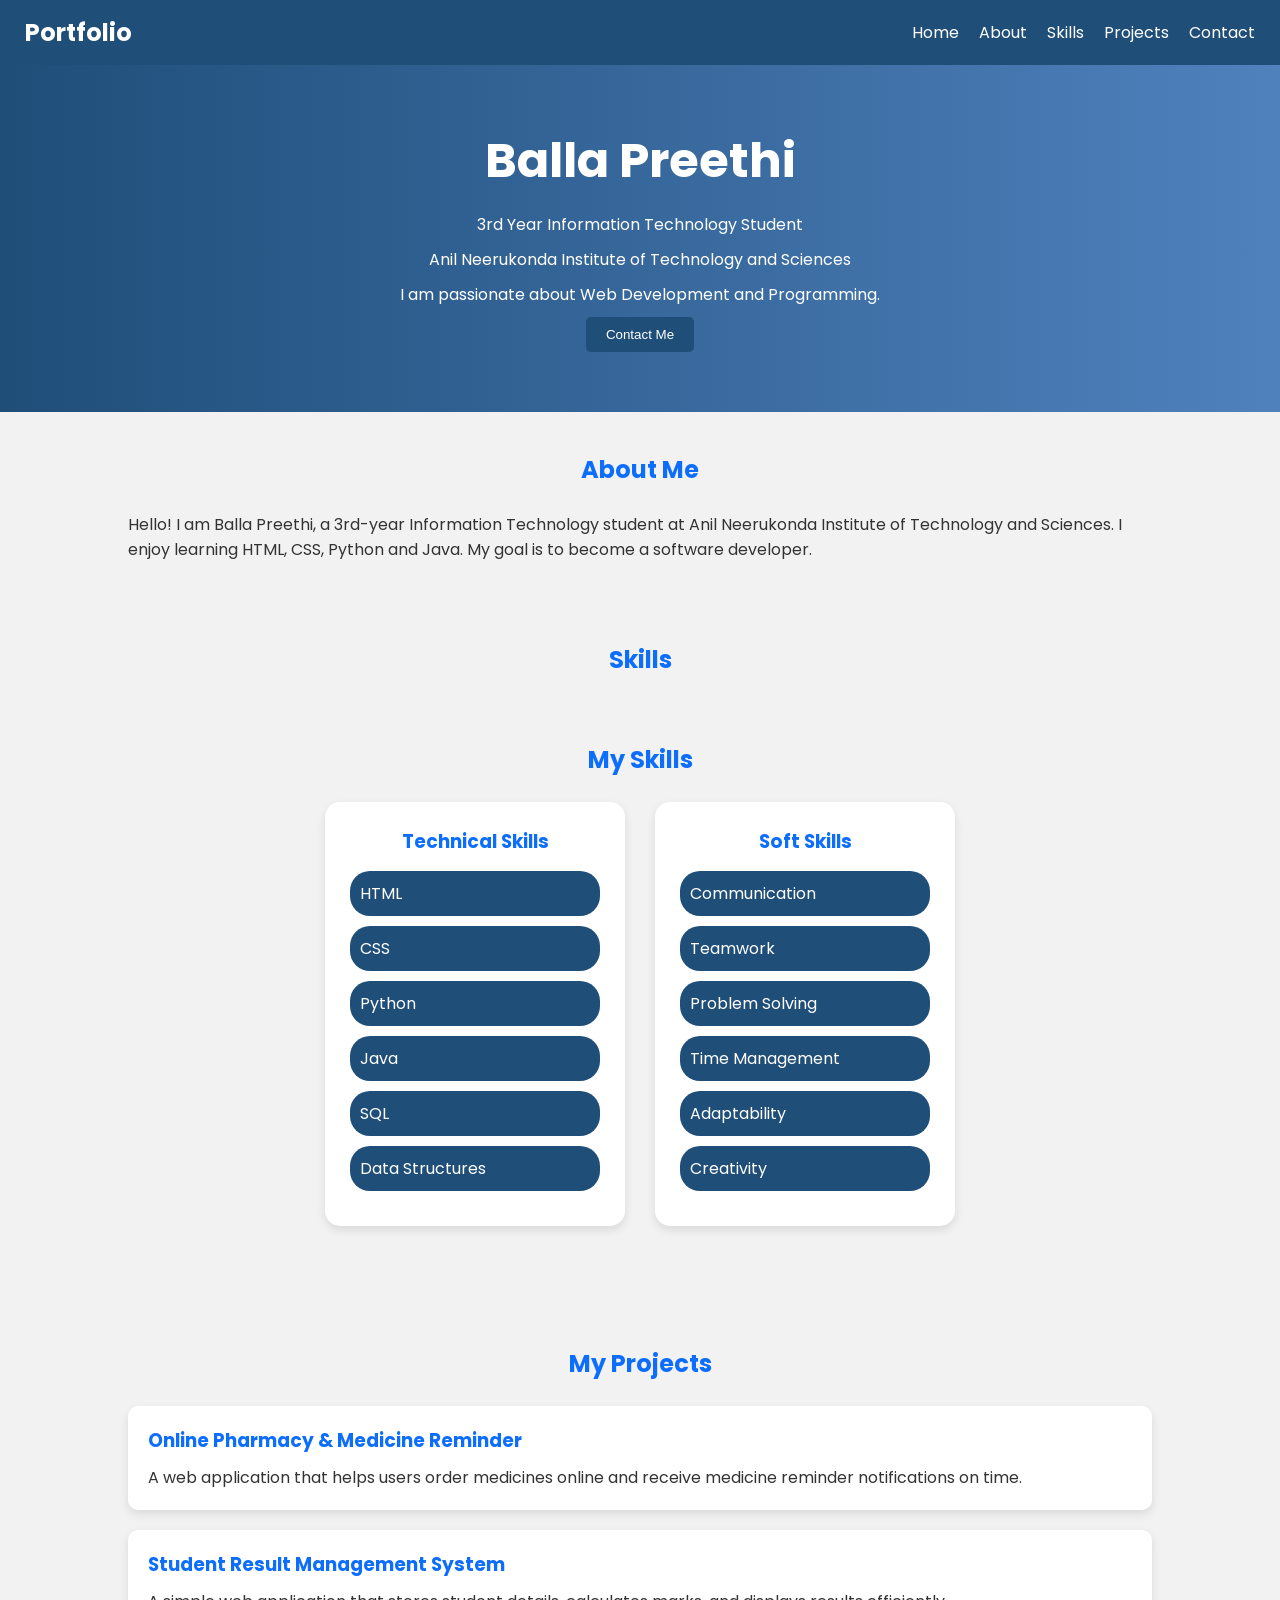
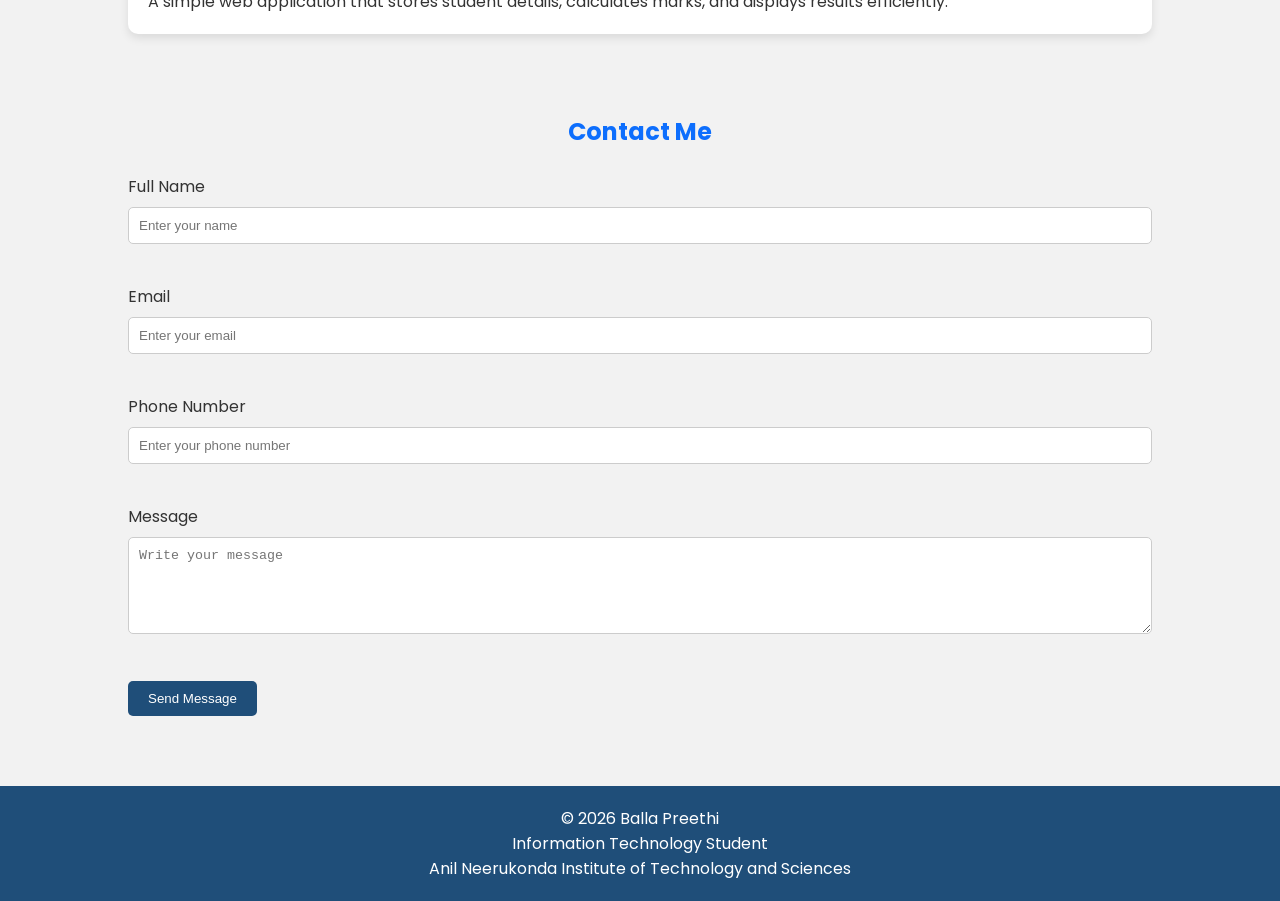
==== index1.html @ 21e4e408 "Add files via upload" ====
<!DOCTYPE html>
<html lang="en">

<head>
    <meta charset="UTF-8">
    <meta name="viewport" content="width=device-width, initial-scale=1.0">

    <title>Portfolio</title>
      <link rel="preconnect" href="https://fonts.googleapis.com">
    <link rel="preconnect" href="https://fonts.gstatic.com" crossorigin>
    <link href="https://fonts.googleapis.com/css2?family=Poppins:wght@300;400;500&display=swap" rel="stylesheet">


    <link rel="stylesheet" href="style.css">
</head>

<body>

    <!-- Navigation -->
    <nav>

        <h2>Portfolio</h2>

        <ul>
            <li><a href="#home">Home</a></li>
            <li><a href="#about">About</a></li>
            <li><a href="#skills">Skills</a></li>
            <li><a href="#projects">Projects</a></li>
            <li><a href="#contact">Contact</a></li>
        </ul>

    </nav>

    <!-- Home Section -->
    <section id="home">

        <h1>Balla Preethi</h1>

        <p>3rd Year Information Technology Student</p>

        <p>Anil Neerukonda Institute of Technology and Sciences</p>

        <p>I am passionate about Web Development and Programming.</p>

        <a href="#contact">
            <button>Contact Me</button>
        </a>

    </section>

    <!-- About Section -->
    <section id="about">

        <h2>About Me</h2>

        <p>
            Hello! I am Balla Preethi, a 3rd-year Information Technology student at
            Anil Neerukonda Institute of Technology and Sciences.
            I enjoy learning HTML, CSS, Python and Java.
            My goal is to become a software developer.
        </p>

    </section>

    <!-- Skills Section -->
    <section id="skills">

        <h2>Skills</h2>

        <!-- Skills Section -->
<section id="skills">
    <h2>My Skills</h2>

    <div class="skills-container">

        <!-- Technical Skills -->
        <div class="skill-box">
            <h3>Technical Skills</h3>
            <ul>
                <li>HTML</li>
                <li>CSS</li>
                <li>Python</li>
                <li>Java</li>
                <li>SQL</li>
                <li>Data Structures</li>
            </ul>
        </div>

        <!-- Soft Skills -->
        <div class="skill-box">
            <h3>Soft Skills</h3>
            <ul>
                <li>Communication</li>
                <li>Teamwork</li>
                <li>Problem Solving</li>
                <li>Time Management</li>
                <li>Adaptability</li>
                <li>Creativity</li>
            </ul>
        </div>

    </div>
</section>

    </section>

    <!-- Projects Section -->
    <section id="projects">

        <h2>My Projects</h2>

        <div class="project">

            <h3>Online Pharmacy & Medicine Reminder</h3>

            <p>
                A web application that helps users order medicines online and receive medicine reminder notifications on time.
            </p>

        </div>

        <div class="project">

            <h3>Student Result Management System</h3>

            <p>
                A simple web application that stores student details, calculates marks, and displays results efficiently.
            </p>

        </div>

    </section>

    <!-- Contact Section -->
    <section id="contact">

        <h2>Contact Me</h2>

        <form>

            <label>Full Name</label><br>
            <input type="text" placeholder="Enter your name"><br><br>

            <label>Email</label><br>
            <input type="email" placeholder="Enter your email"><br><br>

            <label>Phone Number</label><br>
            <input type="tel" placeholder="Enter your phone number"><br><br>

            <label>Message</label><br>
            <textarea rows="5" placeholder="Write your message"></textarea><br><br>

            <button type="submit">Send Message</button>

        </form>

    </section>

    <!-- Footer -->
    <footer>

        <p>&copy; 2026 Balla Preethi</p>

        <p>Information Technology Student</p>

        <p>Anil Neerukonda Institute of Technology and Sciences</p>

    </footer>

</body>

</html>
---- style.css ----
:root{
    --primary-color:#1f4e79;
    --secondary-color:#f2f2f2;
    --text-color:#333;
    --white:#ffffff;
    --heading-color:#0d6efd;
}

*{
    margin:0;
    padding:0;
    box-sizing:border-box;
}

body{
    font-family:'Poppins',sans-serif;
    background-color:var(--secondary-color);
    color:var(--text-color);
}

/* All Headings */
h1,h2,h3{
    color:var(--heading-color);
}

nav{
    background-color:var(--primary-color);
    color:white;
    display:flex;
    justify-content:space-between;
    align-items:center;
    padding:15px 25px;
}

nav h2,
nav a{
    color:white;
}

nav ul{
    list-style:none;
    display:flex;
}

nav ul li{
    margin-left:20px;
}

nav ul li a{
    text-decoration:none;
    color:white;
}

nav ul li a:hover{
    color:yellow;
}

/* Home */
#home{
    background:linear-gradient(to right,#1f4e79,#4f81bd);
    color:white;
    text-align:center;
    padding:60px 20px;
}

#home h1{
    color:white;
    font-size:48px;
    margin-bottom:15px;
}

#home p{
    color:white;
    margin:10px 0;
}

/* Sections */
section{
    padding:40px 10%;
}

section h2{
    text-align:center;
    margin-bottom:25px;
}

/* Skills */
.skills-container{
    display:flex;
    justify-content:center;
    gap:30px;
    flex-wrap:wrap;
}

.skill-box{
    background:white;
    padding:25px;
    width:300px;
    border-radius:15px;
    box-shadow:0 4px 10px rgba(0,0,0,0.1);
}

.skill-box h3{
    text-align:center;
    margin-bottom:15px;
}

.skill-box ul{
    list-style:none;
}

.skill-box li{
    background:#1f4e79;
    color:white;
    padding:10px;
    margin:10px 0;
    border-radius:20px;
}

/* Projects */
.project{
    background:white;
    border-radius:10px;
    padding:20px;
    margin-top:20px;
    box-shadow:0 4px 10px rgba(0,0,0,0.1);
}

.project h3{
    margin-bottom:10px;
}

.project:hover{
    background:#eaf4ff;
}

/* Form */
input,
textarea{
    width:100%;
    padding:10px;
    margin:8px 0 15px;
    border:1px solid #ccc;
    border-radius:5px;
}

button{
    background-color:var(--primary-color);
    color:white;
    border:none;
    padding:10px 20px;
    border-radius:5px;
    cursor:pointer;
}

button:hover{
    background-color:#163b5c;
}

/* Footer */
footer{
    background-color:var(--primary-color);
    color:white;
    text-align:center;
    padding:20px;
    margin-top:30px;
}

/* Responsive */
@media(max-width:768px){

    nav{
        flex-direction:column;
    }

    nav ul{
        flex-direction:column;
        text-align:center;
        margin-top:10px;
    }

    nav ul li{
        margin:10px 0;
    }

    .skills-container{
        flex-direction:column;
        align-items:center;
    }
}
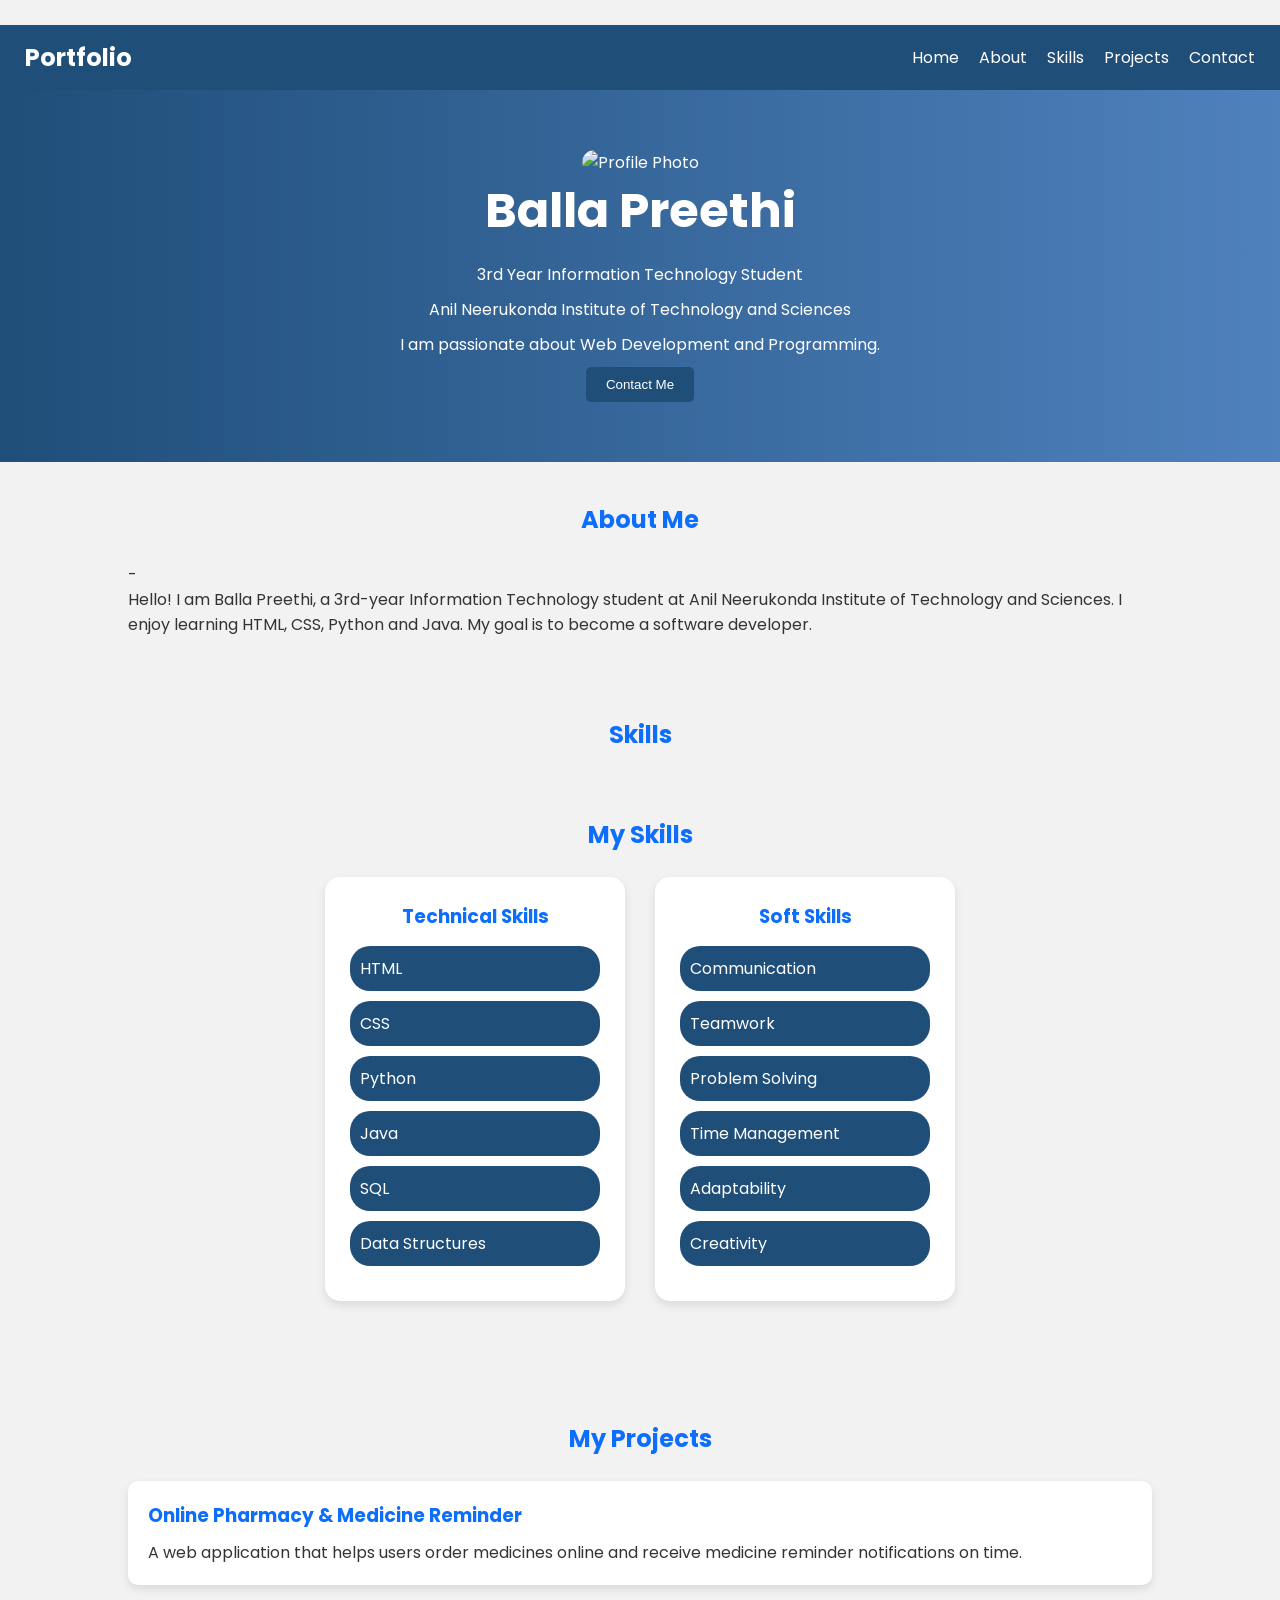
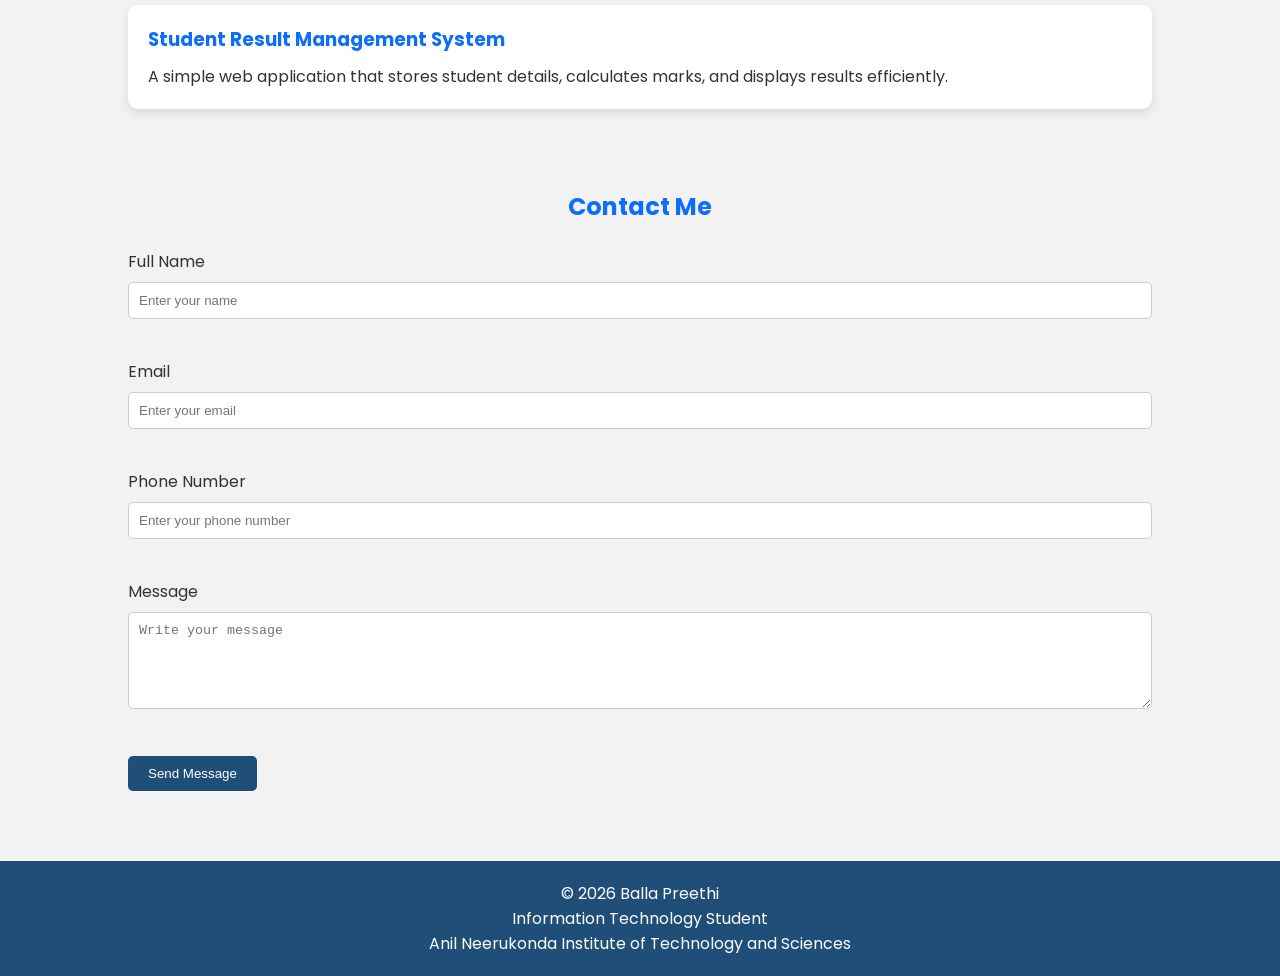
==== commit 74a0570c: "Add files via upload updated portfolio files" ====
--- a/index1.html
+++ b/index1.html
@@ -17,6 +17,7 @@
 <body>
 
     <!-- Navigation -->
+     <img style="width:1520px;" src="logoanits.png" alt="">
     <nav>
 
         <h2>Portfolio</h2>
@@ -33,6 +34,7 @@
 
     <!-- Home Section -->
     <section id="home">
+        <img style="width: 150px;height: 150px;border-radius: 200px;" src="photo1.jpg.jpeg" alt="Profile Photo" class="profile-photo">
 
         <h1>Balla Preethi</h1>
 
@@ -51,7 +53,7 @@
     <!-- About Section -->
     <section id="about">
 
-        <h2>About Me</h2>
+        <h2>About Me</h2>-
 
         <p>
             Hello! I am Balla Preethi, a 3rd-year Information Technology student at
